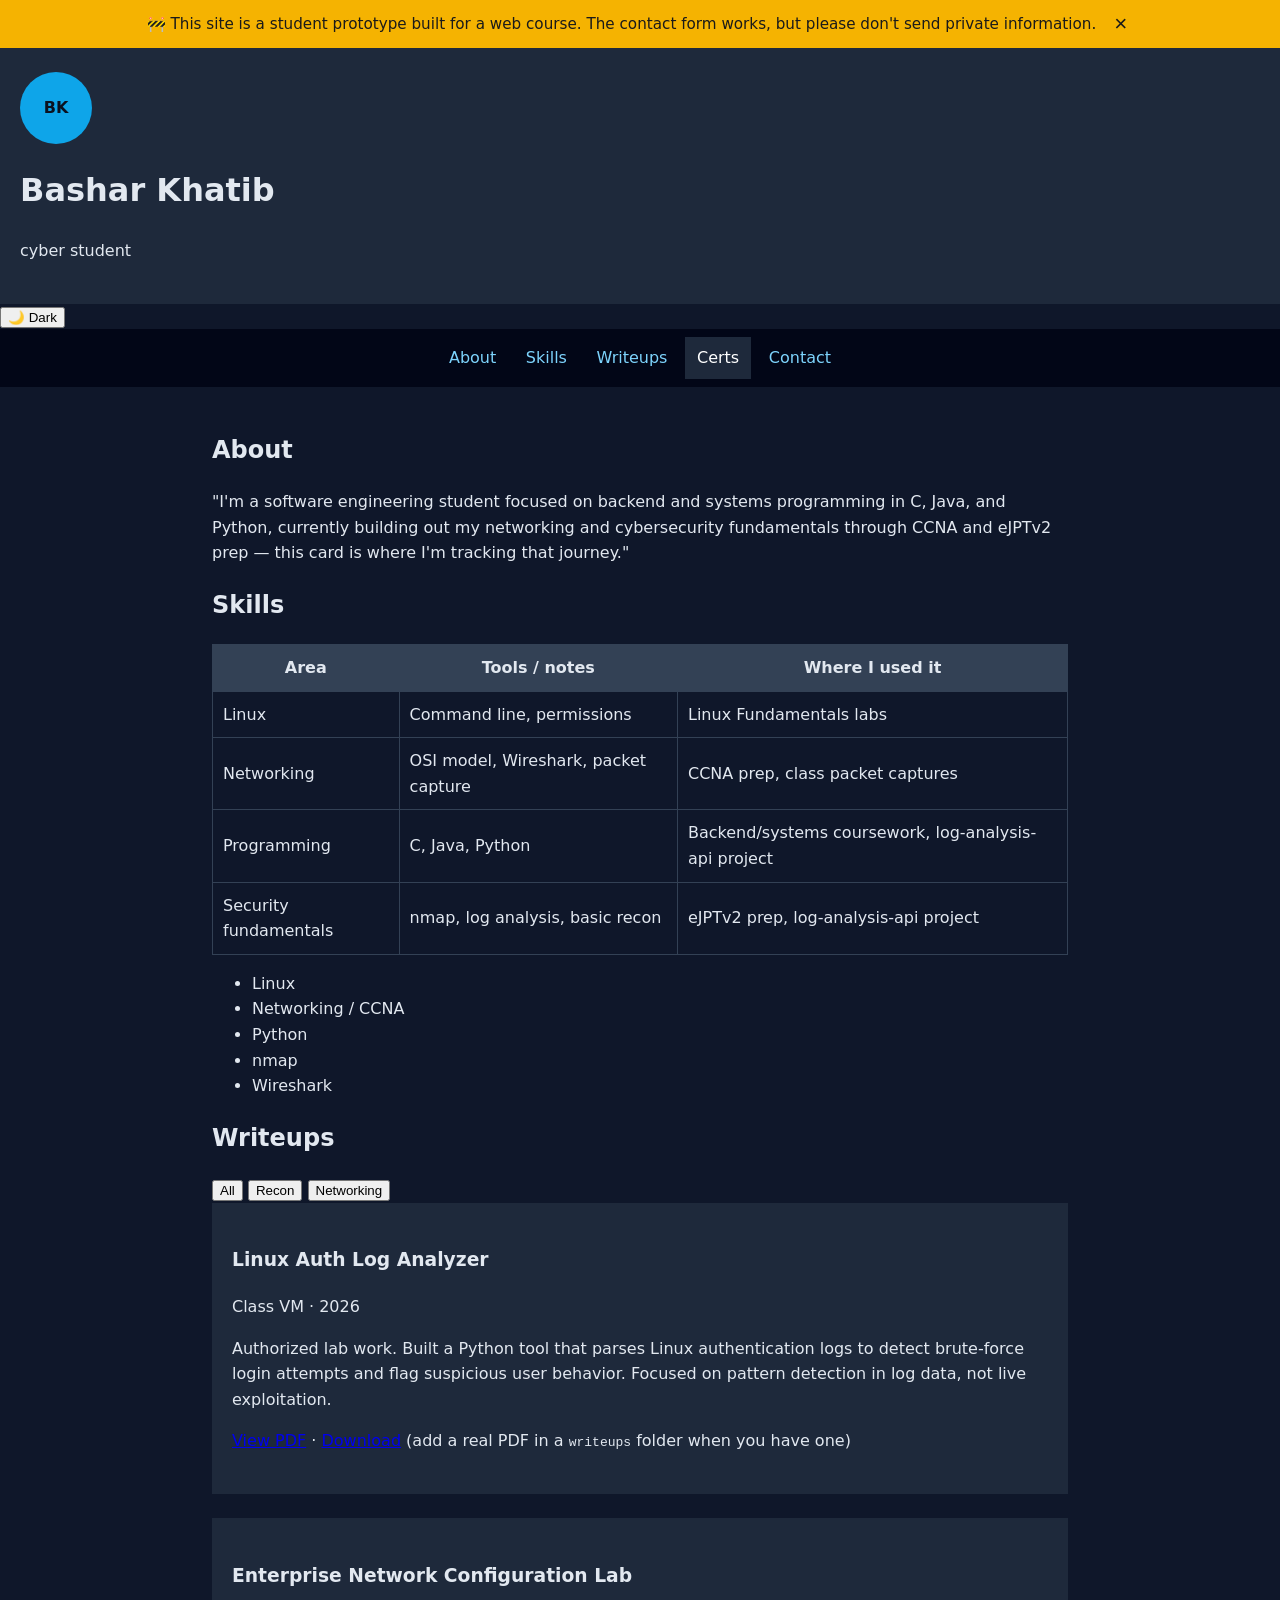
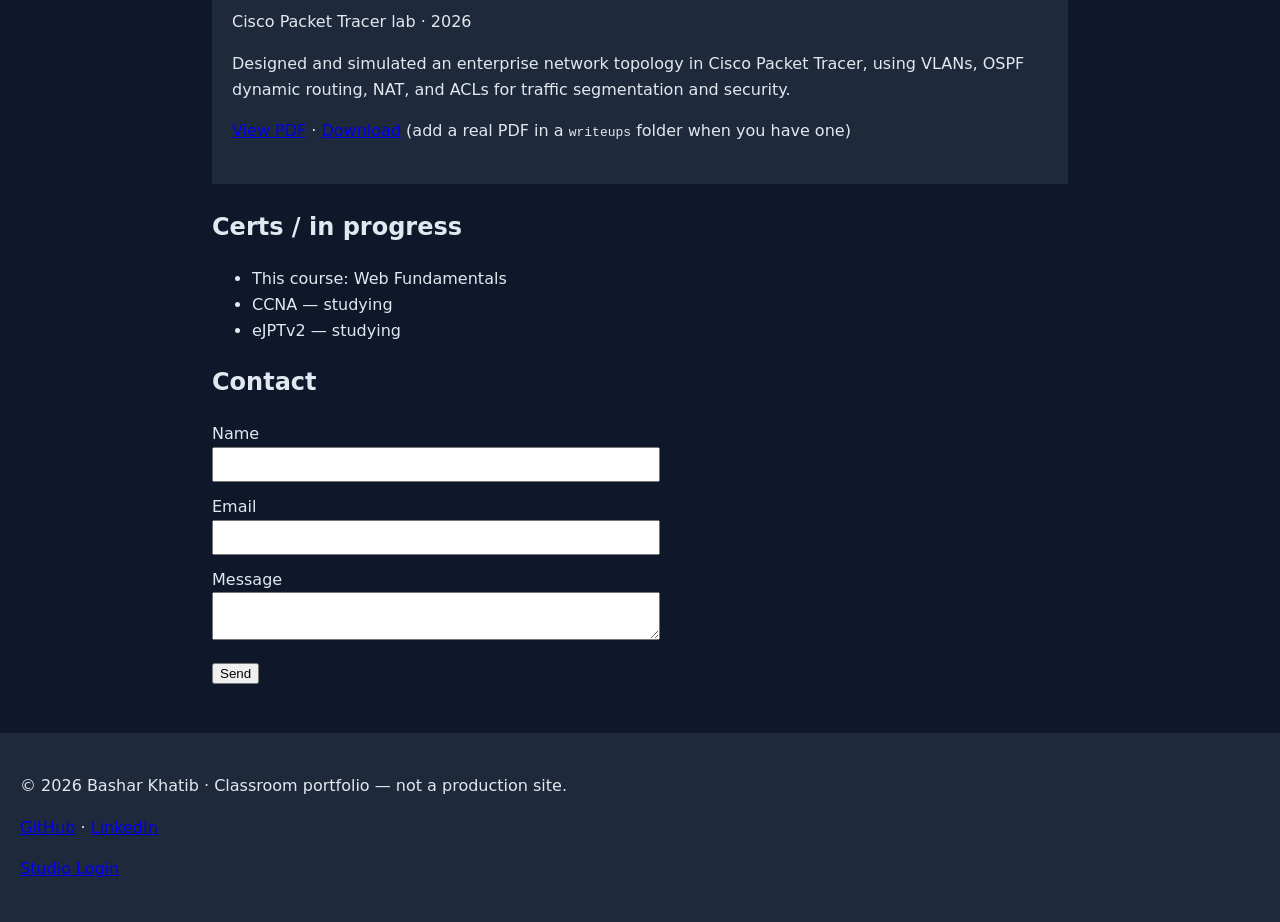
==== index.html @ 2047ada1 "Hardened portfolio site: login gate, CSRF, lockout, security headers" ====
<!doctype html>

<html lang="en">
  <head>
    <meta charset="UTF-8" />
    <meta name="viewport" content="width=device-width, initial-scale=1.0" />
    <title>My cyber business card</title>
    <link rel="stylesheet" href="styles.css" />
  </head>
  <body>
    <div id="proto-banner" class="proto-banner" role="status">
      <span>🚧 This site is a student prototype built for a web course. The contact form works, but please don't send private information.</span>
      <button type="button" id="proto-close" aria-label="Close message">×</button>
    </div>

    <header>
      <div class="avatar" id="site-avatar" aria-hidden="true">BK</div>
      <h1 id="site-name">Bashar Khatib</h1>
      <p id="site-role">cyber student</p>
    </header>
    <button type="button" id="theme-toggle">🌙 Dark</button>
    <nav>
      <a href="#about">About</a>
      <a href="#skills">Skills</a>
      <a href="#writeups">Writeups</a>
      <a href="#certs">Certs</a>
      <a href="#contact">Contact</a>
    </nav>
    <main>
      <section id="about">
        <h2>About</h2>
        <div id="site-about">
          <p>
            "I'm a software engineering student focused on backend and systems
            programming in C, Java, and Python, currently building out my
            networking and cybersecurity fundamentals through CCNA and eJPTv2
            prep — this card is where I'm tracking that journey."
          </p>
        </div>
      </section>
      <section id="skills">
        <h2>Skills</h2>
        <table border="1">
          <thead>
            <tr>
              <th>Area</th>
              <th>Tools / notes</th>
              <th>Where I used it</th>
            </tr>
          </thead>
          <tbody id="site-skills-body">
            <tr>
              <td>Linux</td>
              <td>Command line, permissions</td>
              <td>Linux Fundamentals labs</td>
            </tr>
            <tr>
              <td>Networking</td>
              <td>OSI model, Wireshark, packet capture</td>
              <td>CCNA prep, class packet captures</td>
            </tr>
            <tr>
              <td>Programming</td>
              <td>C, Java, Python</td>
              <td>Backend/systems coursework, log-analysis-api project</td>
            </tr>
            <tr>
              <td>Security fundamentals</td>
              <td>nmap, log analysis, basic recon</td>
              <td>eJPTv2 prep, log-analysis-api project</td>
            </tr>
          </tbody>
        </table>
        <ul>
          <li>Linux</li>
          <li>Networking / CCNA</li>
          <li>Python</li>
          <li>nmap</li>
          <li>Wireshark</li>
        </ul>
      </section>
      <section id="writeups">
        <h2>Writeups</h2>

        <div class="filters">
          <button type="button" class="filter" data-filter="all">All</button>
          <button type="button" class="filter" data-filter="recon">
            Recon
          </button>
          <button type="button" class="filter" data-filter="networking">
            Networking
          </button>
        </div>

        <div id="writeup-list">
          <article data-tag="recon">
            <h3>Linux Auth Log Analyzer</h3>
            <p class="meta">Class VM · 2026</p>
            <p>
              Authorized lab work. Built a Python tool that parses Linux
              authentication logs to detect brute-force login attempts and flag
              suspicious user behavior. Focused on pattern detection in log
              data, not live exploitation.
            </p>
            <p>
              <a href="writeup.html?file=your-note.pdf">View PDF</a>
              ·
              <a href="writeups/your-note.pdf" download>Download</a>
              (add a real PDF in a <code>writeups</code> folder when you have
              one)
            </p>
          </article>
          <article data-tag="networking">
            <h3>Enterprise Network Configuration Lab</h3>
            <p class="meta">Cisco Packet Tracer lab · 2026</p>
            <p>
              Designed and simulated an enterprise network topology in Cisco
              Packet Tracer, using VLANs, OSPF dynamic routing, NAT, and ACLs
              for traffic segmentation and security.
            </p>
            <p>
              <a href="writeup.html?file=enterprise-network.pdf">View PDF</a>
              ·
              <a href="writeups/enterprise-network.pdf" download>Download</a>
              (add a real PDF in a <code>writeups</code> folder when you have
              one)
            </p>
          </article>
        </div>
      </section>
      <section id="certs">
        <h2>Certs / in progress</h2>
        <ul id="site-certs">
          <li>This course: Web Fundamentals</li>
         <li>CCNA — studying</li>
<li>eJPTv2 — studying</li>
        </ul>
      </section>
      <section id="contact">
        <h2>Contact</h2>
        <form id="contact-form" action="php/contact.php" method="POST">
          <label for="name">Name</label>
          <input type="text" id="name" name="name" required />
          <label for="email">Email</label>
          <input type="email" id="email" name="email" required />
          <label for="message">Message</label>
          <textarea id="message" name="message" required></textarea>
          <input
            type="text"
            id="company"
            name="company"
            style="display: none"
            autocomplete="off"
            tabindex="-1"
          />
          <input type="hidden" name="csrf" id="csrf" value="" />
          <button type="submit">Send</button>
        </form>
      </section>
    </main>
    <footer>
      <p>© 2026 Bashar Khatib · Classroom portfolio — not a production site.</p>
      <p>
        <a id="link-github" href="https://github.com/221-bashar">GitHub</a>
        ·
        <a id="link-linkedin" href="https://www.linkedin.com/in/bashar-khatib"
          >LinkedIn</a
        >
      </p>
      <p><a href="login.html">Studio Login</a></p>
    </footer>
    <script src="script.js"></script>
  </body>
</html>
---- styles.css ----
:root {
    --bg: #0f172a;
    --text: #e2e8f0;
    --panel: #1e293b;
    --accent: #38bdf8;
}

body.light-theme {
    --bg: #f8fafc;
    --text: #0f172a;
    --panel: #e2e8f0;
    --accent: #0284c7;
}

html {
    scroll-behavior: smooth;
    scroll-padding-top: 4.5rem;
}

section[id] {
    scroll-margin-top: 4.5rem;
}

* {
    box-sizing: border-box;
}

body {
    font-family: system-ui, sans-serif;
    margin: 0;
    line-height: 1.6;
    background: var(--bg);
    color: var(--text);
}

img {
    max-width: 100%;
    height: auto;
    display: block;
}

.avatar {
    width: 4.5rem;
    height: 4.5rem;
    border-radius: 50%;
    display: grid;
    place-items: center;
    font-weight: 700;
    background: #0ea5e9;
    color: #0b1220;
    overflow: hidden;
}

.avatar img {
    width: 100%;
    height: 100%;
    object-fit: cover;
}

nav {
    position: sticky;
    top: 0;
    z-index: 2;
    display: flex;
    flex-wrap: nowrap;
    justify-content: center;
    align-items: center;
    gap: 0.35rem;
    padding: 0.5rem 0.75rem;
    background: #020617;
    overflow-x: auto;
}

nav a {
    color: #7dd3fc;
    text-decoration: none;
    padding: 0.5rem 0.75rem;
    white-space: nowrap;
}

nav a:hover,
nav a.is-current {
    background: var(--panel);
    color: #fff;
}

main {
    max-width: 56rem;
    margin: 0 auto;
    padding: 1.5rem 1.25rem 3rem;
}

table {
    border-collapse: collapse;
    width: 100%;
    margin: 1rem 0;
}

th,
td {
    border: 1px solid #334155;
    padding: 10px;
}

form {
    max-width: 28rem;
}

input,
textarea {
    width: 100%;
    margin-bottom: 12px;
    padding: 8px;
}

input:focus,
textarea:focus {
    outline: 2px solid var(--accent);
}

@media (max-width: 600px) {
    header {
        text-align: center;
    }
}

header,
footer,
article {
    background: var(--panel);
    color: var(--text);
    padding: 1.5rem 1.25rem;
}

article {
    margin-bottom: 1.5rem;
}

thead {
    background: #334155;
    color: var(--text);
}

.is-hidden {
    display: none;
}

.proto-banner {
    display: flex;
    gap: 12px;
    align-items: center;
    justify-content: center;
    padding: 10px 16px;
    background: #f5b301;
    color: #1a1a1a;
    font-size: 0.95rem;
    text-align: center;
}

.proto-banner button {
    background: none;
    border: none;
    font-size: 1.4rem;
    cursor: pointer;
    color: inherit;
}

.proto-banner[hidden] {
    display: none;
}
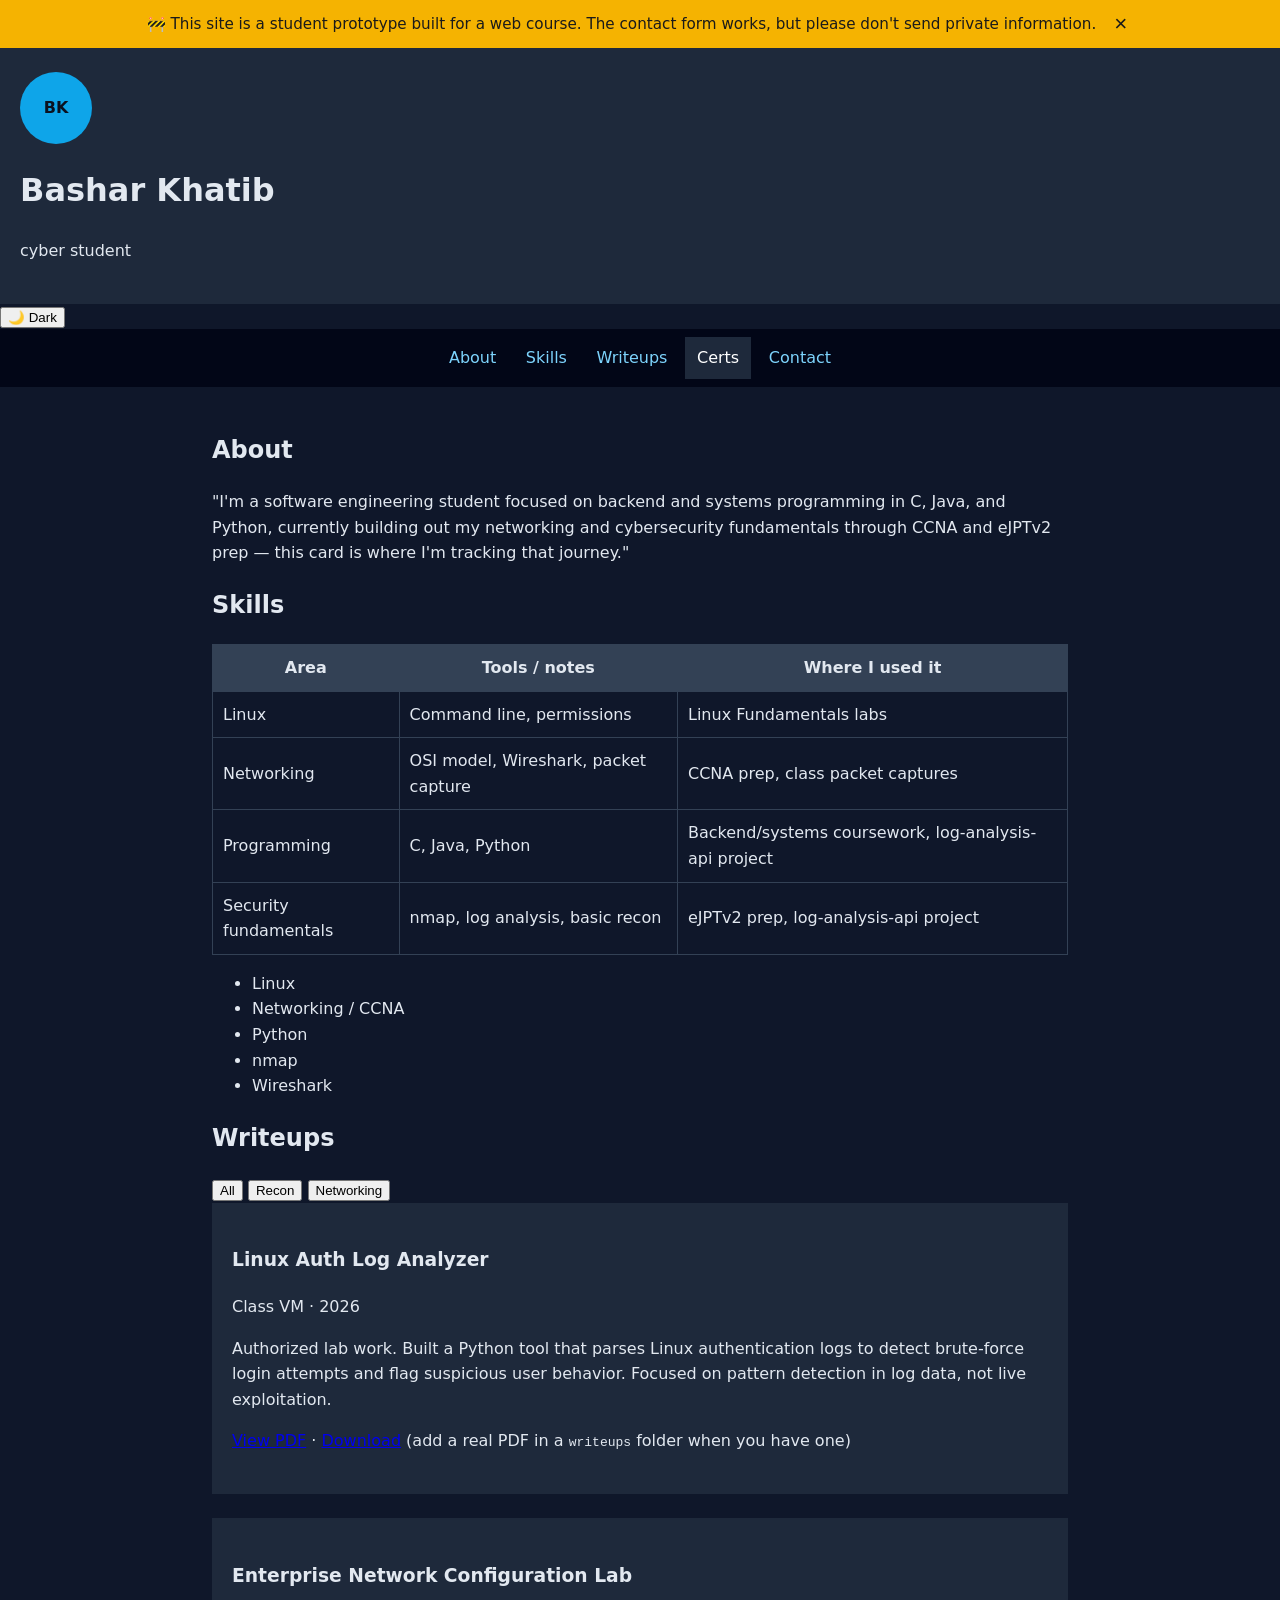
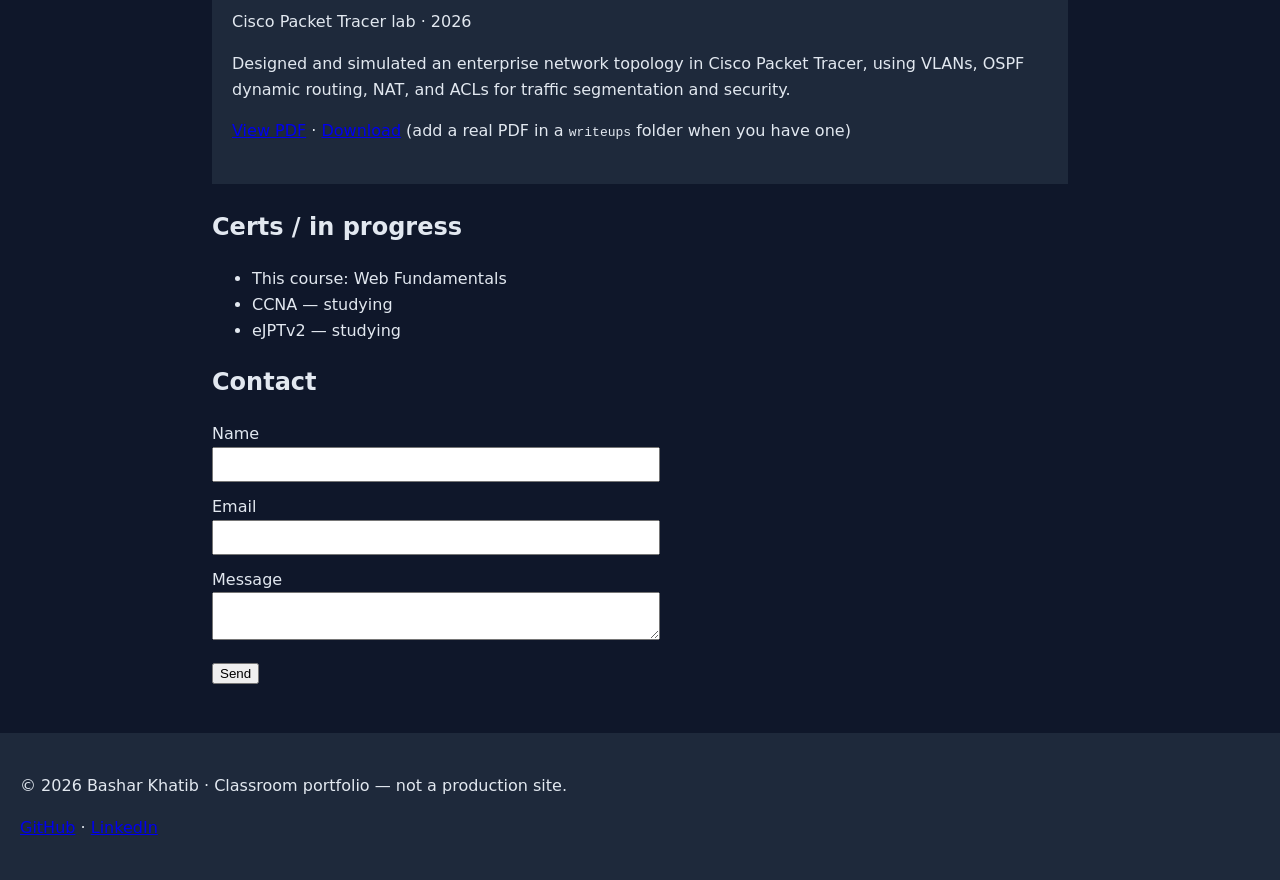
==== commit 7a0b412c: "Remove the login and inbox: smaller attack surface, messages read over SSH" ====
--- a/index.html
+++ b/index.html
@@ -167,7 +167,7 @@
           >LinkedIn</a
         >
       </p>
-      <p><a href="login.html">Studio Login</a></p>
+     
     </footer>
     <script src="script.js"></script>
   </body>
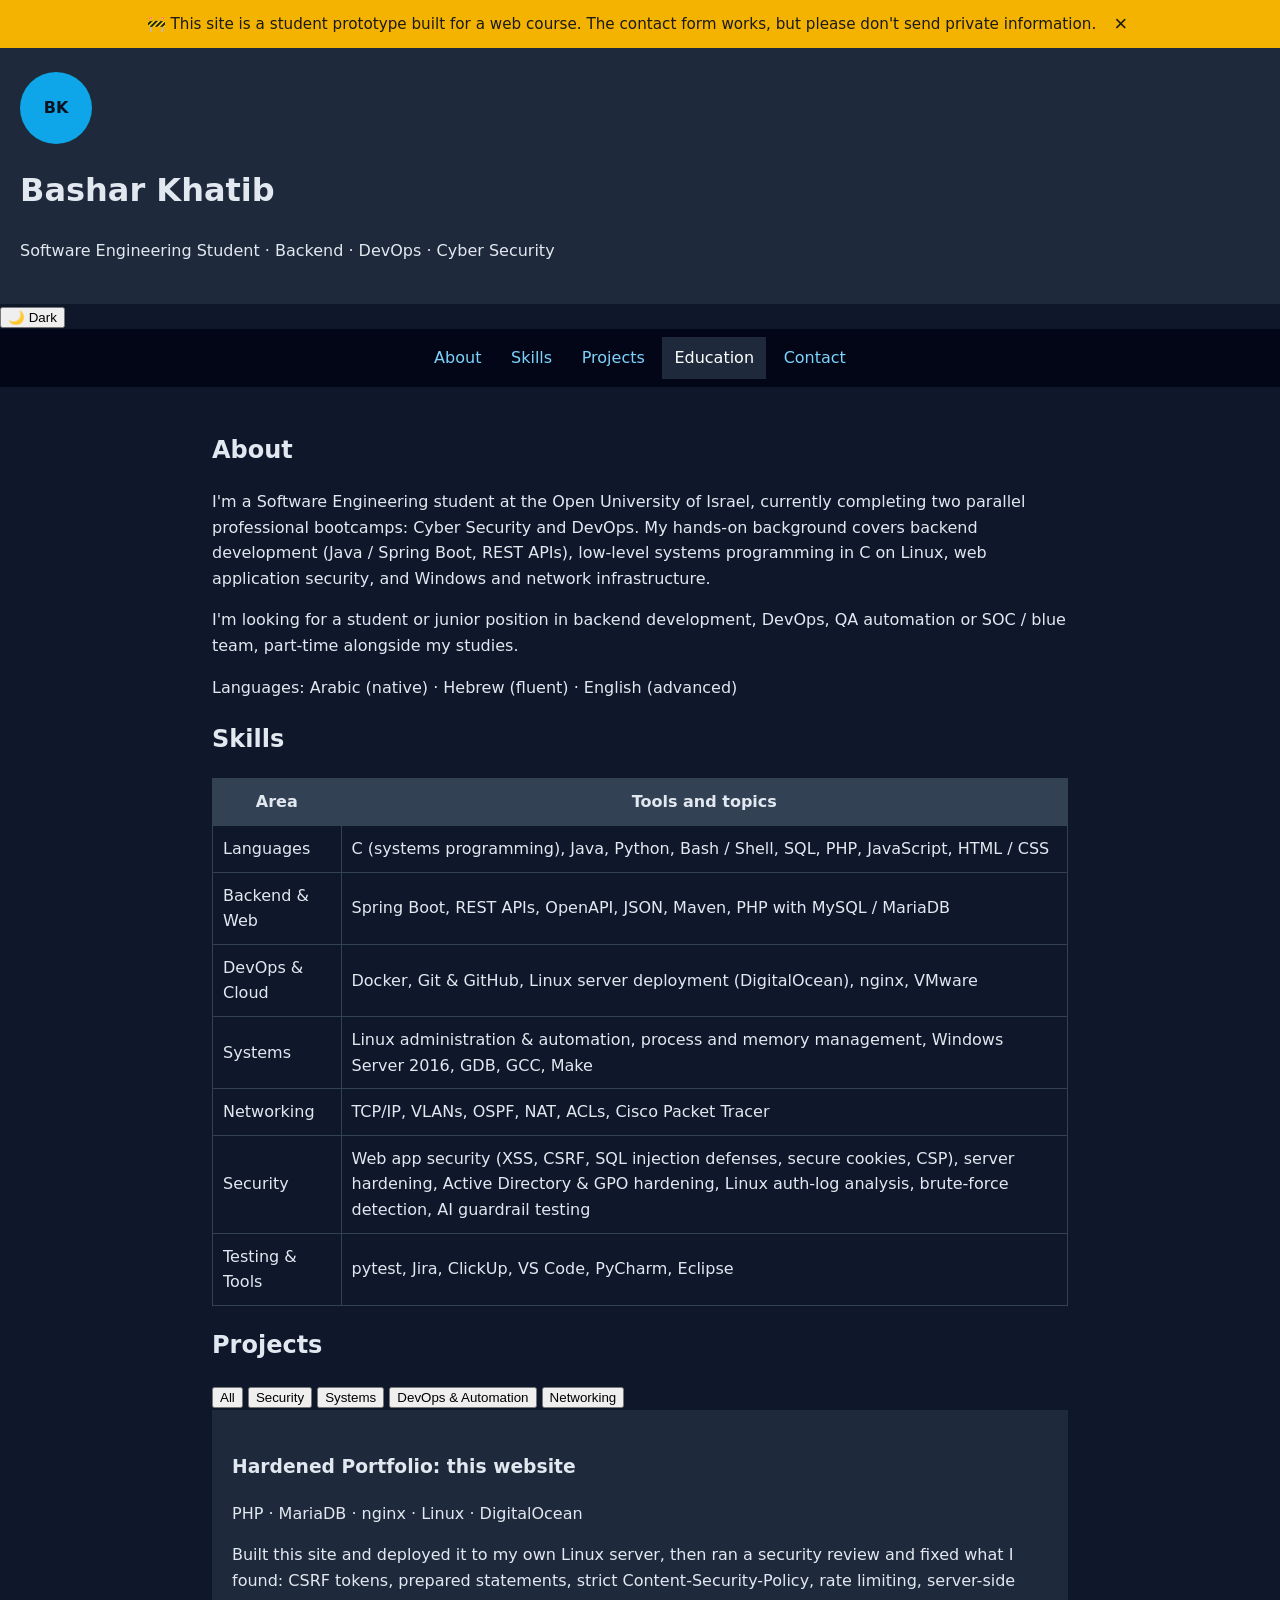
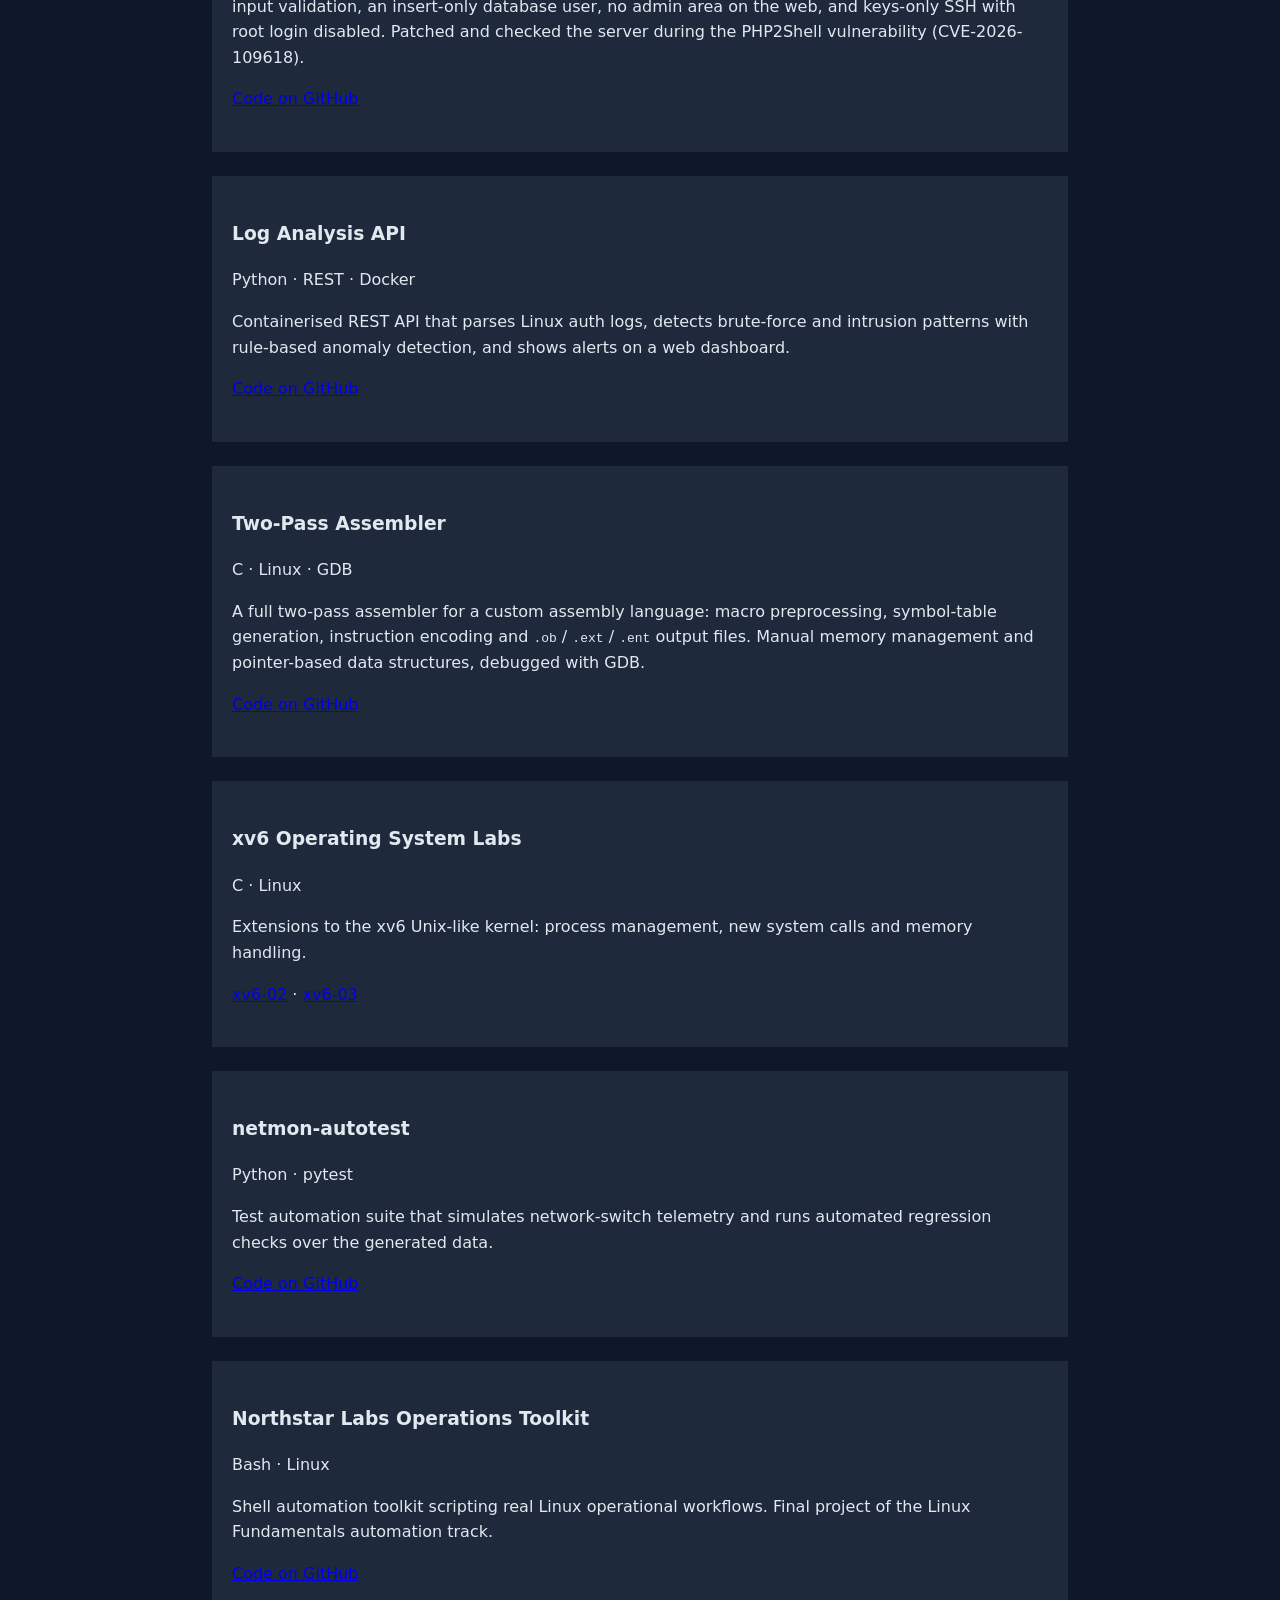
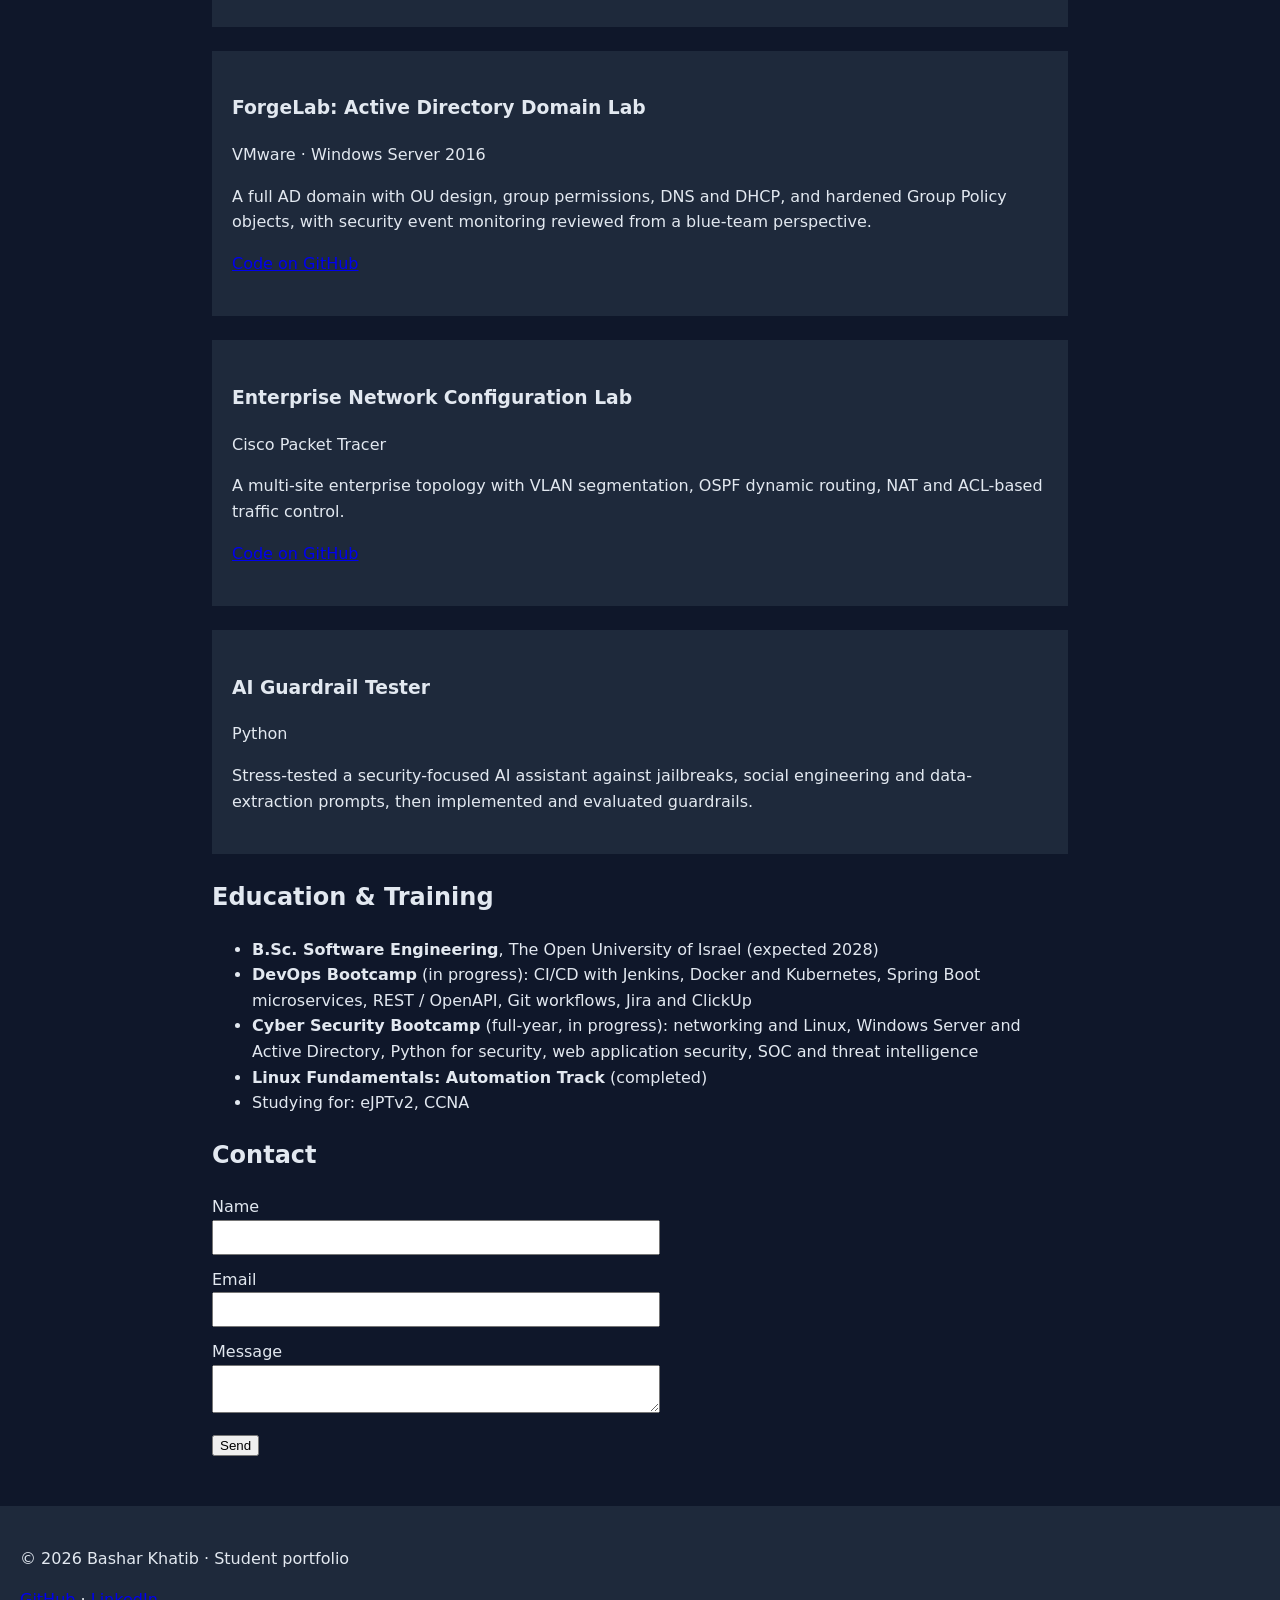
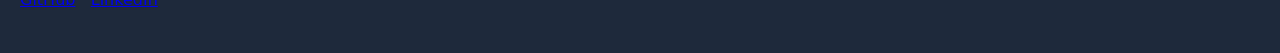
==== commit b5df68dc: "Site content updated from CV" ====
--- a/index.html
+++ b/index.html
@@ -1,10 +1,13 @@
 <!doctype html>
-
 <html lang="en">
   <head>
     <meta charset="UTF-8" />
     <meta name="viewport" content="width=device-width, initial-scale=1.0" />
-    <title>My cyber business card</title>
+    <title>Bashar Khatib · Software Engineering Student</title>
+    <meta
+      name="description"
+      content="Bashar Khatib, Software Engineering student: backend, DevOps and cyber security projects."
+    />
     <link rel="stylesheet" href="styles.css" />
   </head>
   <body>
@@ -16,14 +19,14 @@
     <header>
       <div class="avatar" id="site-avatar" aria-hidden="true">BK</div>
       <h1 id="site-name">Bashar Khatib</h1>
-      <p id="site-role">cyber student</p>
+      <p id="site-role">Software Engineering Student · Backend · DevOps · Cyber Security</p>
     </header>
     <button type="button" id="theme-toggle">🌙 Dark</button>
     <nav>
       <a href="#about">About</a>
       <a href="#skills">Skills</a>
-      <a href="#writeups">Writeups</a>
-      <a href="#certs">Certs</a>
+      <a href="#projects">Projects</a>
+      <a href="#education">Education</a>
       <a href="#contact">Contact</a>
     </nav>
     <main>
@@ -31,127 +34,213 @@
         <h2>About</h2>
         <div id="site-about">
           <p>
-            "I'm a software engineering student focused on backend and systems
-            programming in C, Java, and Python, currently building out my
-            networking and cybersecurity fundamentals through CCNA and eJPTv2
-            prep — this card is where I'm tracking that journey."
+            I'm a Software Engineering student at the Open University of Israel,
+            currently completing two parallel professional bootcamps: Cyber Security
+            and DevOps. My hands-on background covers backend development (Java /
+            Spring Boot, REST APIs), low-level systems programming in C on Linux,
+            web application security, and Windows and network infrastructure.
           </p>
+          <p>
+            I'm looking for a student or junior position in backend development,
+            DevOps, QA automation or SOC / blue team, part-time alongside my studies.
+          </p>
+          <p>Languages: Arabic (native) · Hebrew (fluent) · English (advanced)</p>
         </div>
       </section>
+
       <section id="skills">
         <h2>Skills</h2>
-        <table border="1">
+        <table>
           <thead>
             <tr>
               <th>Area</th>
-              <th>Tools / notes</th>
-              <th>Where I used it</th>
+              <th>Tools and topics</th>
             </tr>
           </thead>
           <tbody id="site-skills-body">
             <tr>
-              <td>Linux</td>
-              <td>Command line, permissions</td>
-              <td>Linux Fundamentals labs</td>
+              <td>Languages</td>
+              <td>C (systems programming), Java, Python, Bash / Shell, SQL, PHP, JavaScript, HTML / CSS</td>
+            </tr>
+            <tr>
+              <td>Backend &amp; Web</td>
+              <td>Spring Boot, REST APIs, OpenAPI, JSON, Maven, PHP with MySQL / MariaDB</td>
+            </tr>
+            <tr>
+              <td>DevOps &amp; Cloud</td>
+              <td>Docker, Git &amp; GitHub, Linux server deployment (DigitalOcean), nginx, VMware</td>
+            </tr>
+            <tr>
+              <td>Systems</td>
+              <td>Linux administration &amp; automation, process and memory management, Windows Server 2016, GDB, GCC, Make</td>
             </tr>
             <tr>
               <td>Networking</td>
-              <td>OSI model, Wireshark, packet capture</td>
-              <td>CCNA prep, class packet captures</td>
-            </tr>
-            <tr>
-              <td>Programming</td>
-              <td>C, Java, Python</td>
-              <td>Backend/systems coursework, log-analysis-api project</td>
-            </tr>
-            <tr>
-              <td>Security fundamentals</td>
-              <td>nmap, log analysis, basic recon</td>
-              <td>eJPTv2 prep, log-analysis-api project</td>
+              <td>TCP/IP, VLANs, OSPF, NAT, ACLs, Cisco Packet Tracer</td>
+            </tr>
+            <tr>
+              <td>Security</td>
+              <td>Web app security (XSS, CSRF, SQL injection defenses, secure cookies, CSP), server hardening, Active Directory &amp; GPO hardening, Linux auth-log analysis, brute-force detection, AI guardrail testing</td>
+            </tr>
+            <tr>
+              <td>Testing &amp; Tools</td>
+              <td>pytest, Jira, ClickUp, VS Code, PyCharm, Eclipse</td>
             </tr>
           </tbody>
         </table>
-        <ul>
-          <li>Linux</li>
-          <li>Networking / CCNA</li>
-          <li>Python</li>
-          <li>nmap</li>
-          <li>Wireshark</li>
-        </ul>
-      </section>
-      <section id="writeups">
-        <h2>Writeups</h2>
+      </section>
+
+      <section id="projects">
+        <h2>Projects</h2>
 
         <div class="filters">
           <button type="button" class="filter" data-filter="all">All</button>
-          <button type="button" class="filter" data-filter="recon">
-            Recon
-          </button>
-          <button type="button" class="filter" data-filter="networking">
-            Networking
-          </button>
+          <button type="button" class="filter" data-filter="security">Security</button>
+          <button type="button" class="filter" data-filter="systems">Systems</button>
+          <button type="button" class="filter" data-filter="devops">DevOps &amp; Automation</button>
+          <button type="button" class="filter" data-filter="networking">Networking</button>
         </div>
 
         <div id="writeup-list">
-          <article data-tag="recon">
-            <h3>Linux Auth Log Analyzer</h3>
-            <p class="meta">Class VM · 2026</p>
-            <p>
-              Authorized lab work. Built a Python tool that parses Linux
-              authentication logs to detect brute-force login attempts and flag
-              suspicious user behavior. Focused on pattern detection in log
-              data, not live exploitation.
-            </p>
-            <p>
-              <a href="writeup.html?file=your-note.pdf">View PDF</a>
+          <article data-tag="security">
+            <h3>Hardened Portfolio: this website</h3>
+            <p class="meta">PHP · MariaDB · nginx · Linux · DigitalOcean</p>
+            <p>
+              Built this site and deployed it to my own Linux server, then ran a security
+              review and fixed what I found: CSRF tokens, prepared statements, strict
+              Content-Security-Policy, rate limiting, server-side input validation, an
+              insert-only database user, no admin area on the web, and keys-only SSH with
+              root login disabled. Patched and checked the server during the PHP2Shell
+              vulnerability (CVE-2026-109618).
+            </p>
+            <p><a href="https://github.com/221-bashar/hardened-portfolio">Code on GitHub</a></p>
+          </article>
+
+          <article data-tag="security">
+            <h3>Log Analysis API</h3>
+            <p class="meta">Python · REST · Docker</p>
+            <p>
+              Containerised REST API that parses Linux auth logs, detects brute-force and
+              intrusion patterns with rule-based anomaly detection, and shows alerts on a
+              web dashboard.
+            </p>
+            <p><a href="https://github.com/221-bashar/log-analysis-api">Code on GitHub</a></p>
+          </article>
+
+          <article data-tag="systems">
+            <h3>Two-Pass Assembler</h3>
+            <p class="meta">C · Linux · GDB</p>
+            <p>
+              A full two-pass assembler for a custom assembly language: macro
+              preprocessing, symbol-table generation, instruction encoding and
+              <code>.ob</code> / <code>.ext</code> / <code>.ent</code> output files.
+              Manual memory management and pointer-based data structures, debugged with GDB.
+            </p>
+            <p><a href="https://github.com/221-bashar/assembler-c-project">Code on GitHub</a></p>
+          </article>
+
+          <article data-tag="systems">
+            <h3>xv6 Operating System Labs</h3>
+            <p class="meta">C · Linux</p>
+            <p>
+              Extensions to the xv6 Unix-like kernel: process management, new system calls
+              and memory handling.
+            </p>
+            <p>
+              <a href="https://github.com/221-bashar/xv6-02">xv6-02</a>
               ·
-              <a href="writeups/your-note.pdf" download>Download</a>
-              (add a real PDF in a <code>writeups</code> folder when you have
-              one)
-            </p>
-          </article>
+              <a href="https://github.com/221-bashar/xv6-03">xv6-03</a>
+            </p>
+          </article>
+
+          <article data-tag="devops">
+            <h3>netmon-autotest</h3>
+            <p class="meta">Python · pytest</p>
+            <p>
+              Test automation suite that simulates network-switch telemetry and runs
+              automated regression checks over the generated data.
+            </p>
+            <p><a href="https://github.com/221-bashar/netmon-autotest">Code on GitHub</a></p>
+          </article>
+
+          <article data-tag="devops">
+            <h3>Northstar Labs Operations Toolkit</h3>
+            <p class="meta">Bash · Linux</p>
+            <p>
+              Shell automation toolkit scripting real Linux operational workflows. Final
+              project of the Linux Fundamentals automation track.
+            </p>
+            <p><a href="https://github.com/221-bashar/lf_final_project">Code on GitHub</a></p>
+          </article>
+
+          <article data-tag="security">
+            <h3>ForgeLab: Active Directory Domain Lab</h3>
+            <p class="meta">VMware · Windows Server 2016</p>
+            <p>
+              A full AD domain with OU design, group permissions, DNS and DHCP, and
+              hardened Group Policy objects, with security event monitoring reviewed from a
+              blue-team perspective.
+            </p>
+            <p><a href="https://github.com/221-bashar/forgelab-domain-lab">Code on GitHub</a></p>
+          </article>
+
           <article data-tag="networking">
             <h3>Enterprise Network Configuration Lab</h3>
-            <p class="meta">Cisco Packet Tracer lab · 2026</p>
-            <p>
-              Designed and simulated an enterprise network topology in Cisco
-              Packet Tracer, using VLANs, OSPF dynamic routing, NAT, and ACLs
-              for traffic segmentation and security.
-            </p>
-            <p>
-              <a href="writeup.html?file=enterprise-network.pdf">View PDF</a>
-              ·
-              <a href="writeups/enterprise-network.pdf" download>Download</a>
-              (add a real PDF in a <code>writeups</code> folder when you have
-              one)
+            <p class="meta">Cisco Packet Tracer</p>
+            <p>
+              A multi-site enterprise topology with VLAN segmentation, OSPF dynamic
+              routing, NAT and ACL-based traffic control.
+            </p>
+            <p><a href="https://github.com/221-bashar/221-bashar-Final-Network-Configuration-Lab">Code on GitHub</a></p>
+          </article>
+
+          <article data-tag="security">
+            <h3>AI Guardrail Tester</h3>
+            <p class="meta">Python</p>
+            <p>
+              Stress-tested a security-focused AI assistant against jailbreaks, social
+              engineering and data-extraction prompts, then implemented and evaluated
+              guardrails.
             </p>
           </article>
         </div>
       </section>
-      <section id="certs">
-        <h2>Certs / in progress</h2>
+
+      <section id="education">
+        <h2>Education &amp; Training</h2>
         <ul id="site-certs">
-          <li>This course: Web Fundamentals</li>
-         <li>CCNA — studying</li>
-<li>eJPTv2 — studying</li>
+          <li><strong>B.Sc. Software Engineering</strong>, The Open University of Israel (expected 2028)</li>
+          <li>
+            <strong>DevOps Bootcamp</strong> (in progress): CI/CD with Jenkins, Docker and
+            Kubernetes, Spring Boot microservices, REST / OpenAPI, Git workflows, Jira and ClickUp
+          </li>
+          <li>
+            <strong>Cyber Security Bootcamp</strong> (full-year, in progress): networking and
+            Linux, Windows Server and Active Directory, Python for security, web application
+            security, SOC and threat intelligence
+          </li>
+          <li><strong>Linux Fundamentals: Automation Track</strong> (completed)</li>
+          <li>Studying for: eJPTv2, CCNA</li>
         </ul>
       </section>
+
       <section id="contact">
         <h2>Contact</h2>
         <form id="contact-form" action="php/contact.php" method="POST">
           <label for="name">Name</label>
-          <input type="text" id="name" name="name" required />
+          <input type="text" id="name" name="name" maxlength="100" required />
           <label for="email">Email</label>
-          <input type="email" id="email" name="email" required />
+          <input type="email" id="email" name="email" maxlength="254" required />
           <label for="message">Message</label>
-          <textarea id="message" name="message" required></textarea>
+          <textarea id="message" name="message" maxlength="5000" required></textarea>
           <input
             type="text"
             id="company"
             name="company"
-            style="display: none"
+            class="hp"
             autocomplete="off"
             tabindex="-1"
+            aria-hidden="true"
           />
           <input type="hidden" name="csrf" id="csrf" value="" />
           <button type="submit">Send</button>
@@ -159,16 +248,13 @@
       </section>
     </main>
     <footer>
-      <p>© 2026 Bashar Khatib · Classroom portfolio — not a production site.</p>
+      <p>© 2026 Bashar Khatib · Student portfolio</p>
       <p>
         <a id="link-github" href="https://github.com/221-bashar">GitHub</a>
         ·
-        <a id="link-linkedin" href="https://www.linkedin.com/in/bashar-khatib"
-          >LinkedIn</a
-        >
+        <a id="link-linkedin" href="https://www.linkedin.com/in/bashar-khatib">LinkedIn</a>
       </p>
-     
     </footer>
     <script src="script.js"></script>
   </body>
-</html>+</html>
--- a/styles.css
+++ b/styles.css
@@ -167,4 +167,13 @@
 
 .proto-banner[hidden] {
     display: none;
+}
+
+/* Honeypot: invisible to people, still in the page for bots to fill */
+.hp {
+    position: absolute;
+    left: -10000px;
+    width: 1px;
+    height: 1px;
+    overflow: hidden;
 }
